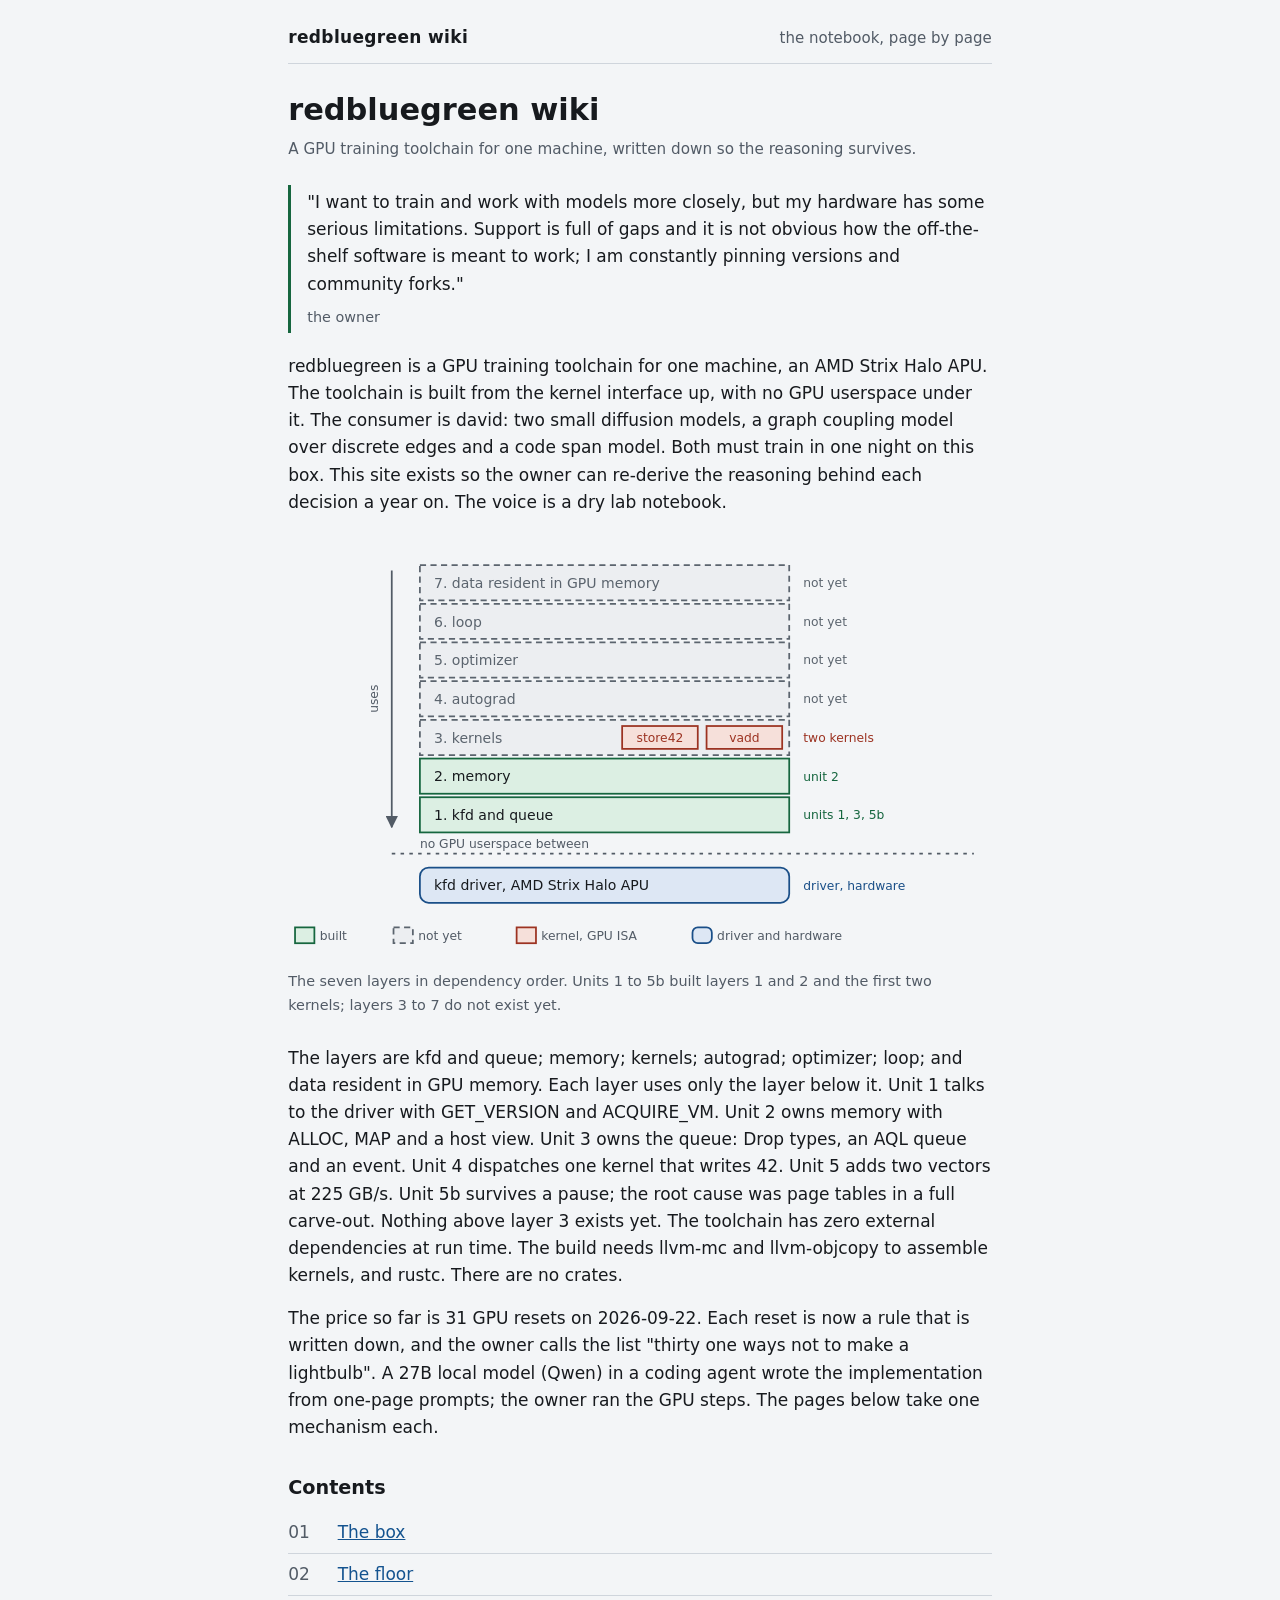
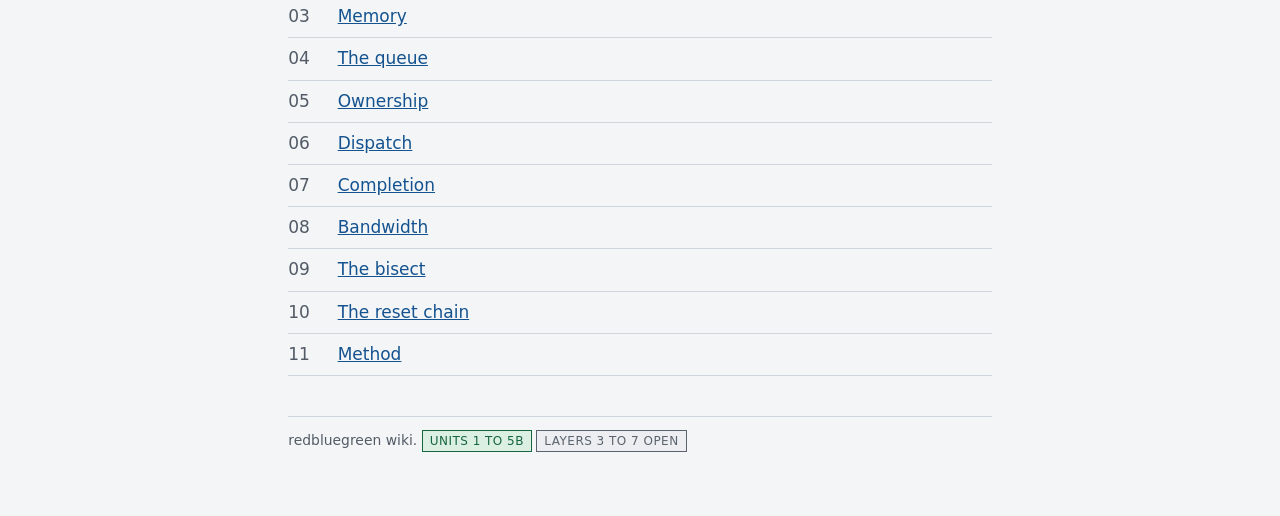
==== docs/index.html @ 43589bf2 "docs(wiki): add the static wiki, rewrite pages 1 to 4 One stylesheet, no build step. Eleven pages un" ====
<!doctype html>
<html lang="en">
<head>
<meta charset="utf-8">
<meta name="viewport" content="width=device-width, initial-scale=1">
<title>redbluegreen wiki</title>
<link rel="stylesheet" href="site.css">
</head>
<body>
<div class="wrap">

<header class="site-head">
  <a class="home" href="index.html">redbluegreen wiki</a>
  <nav class="pager"><span>the notebook, page by page</span></nav>
</header>

<h1>redbluegreen wiki</h1>
<p class="lede">A GPU training toolchain for one machine, written down
so the reasoning survives.</p>

<blockquote>
<p>"I want to train and work with models more closely, but my hardware
has some serious limitations. Support is full of gaps and it is not
obvious how the off-the-shelf software is meant to work; I am
constantly pinning versions and community forks."</p>
<cite>the owner</cite>
</blockquote>

<p>redbluegreen is a GPU training toolchain for one machine, an AMD
Strix Halo APU. The toolchain is built from the kernel interface up,
with no GPU userspace under it. The consumer is david: two small
diffusion models, a graph coupling model over discrete edges and a
code span model. Both must train in one night on this box. This site
exists so the owner can re-derive the reasoning behind each decision a
year on. The voice is a dry lab notebook.</p>

<figure>
<svg viewBox="0 0 800 476" role="img" xmlns="http://www.w3.org/2000/svg"
  aria-label="The seven layers of redbluegreen. Layers 1 and 2 and the first two kernels exist. Layers 3 to 7 do not exist yet.">
  <defs>
    <marker id="arw" viewBox="0 0 10 10" refX="9" refY="5" markerWidth="7" markerHeight="7" orient="auto">
      <path d="M0,0 L10,5 L0,10 z" fill="var(--ink-arrow)"/>
    </marker>
  </defs>

  <!-- dependency arrow: each layer uses only the layer below -->
  <line x1="118" y1="30" x2="118" y2="322" stroke="var(--ink-arrow)" stroke-width="2" marker-end="url(#arw)"/>
  <text x="102" y="176" transform="rotate(-90 102 176)" text-anchor="middle" fill="var(--ink-arrow)" font-size="14">uses</text>

  <!-- layer 7: not yet -->
  <rect x="150" y="24" width="420" height="40" fill="var(--fill-none)" stroke="var(--ink-none)" stroke-width="2" stroke-dasharray="7 5"/>
  <text x="166" y="50" fill="var(--ink-none)" font-size="16">7. data resident in GPU memory</text>
  <text x="586" y="49" fill="var(--ink-none)" font-size="14">not yet</text>

  <!-- layer 6: not yet -->
  <rect x="150" y="68" width="420" height="40" fill="var(--fill-none)" stroke="var(--ink-none)" stroke-width="2" stroke-dasharray="7 5"/>
  <text x="166" y="94" fill="var(--ink-none)" font-size="16">6. loop</text>
  <text x="586" y="93" fill="var(--ink-none)" font-size="14">not yet</text>

  <!-- layer 5: not yet -->
  <rect x="150" y="112" width="420" height="40" fill="var(--fill-none)" stroke="var(--ink-none)" stroke-width="2" stroke-dasharray="7 5"/>
  <text x="166" y="138" fill="var(--ink-none)" font-size="16">5. optimizer</text>
  <text x="586" y="137" fill="var(--ink-none)" font-size="14">not yet</text>

  <!-- layer 4: not yet -->
  <rect x="150" y="156" width="420" height="40" fill="var(--fill-none)" stroke="var(--ink-none)" stroke-width="2" stroke-dasharray="7 5"/>
  <text x="166" y="182" fill="var(--ink-none)" font-size="16">4. autograd</text>
  <text x="586" y="181" fill="var(--ink-none)" font-size="14">not yet</text>

  <!-- layer 3: the layer is open, two kernels inside it exist -->
  <rect x="150" y="200" width="420" height="40" fill="var(--fill-none)" stroke="var(--ink-none)" stroke-width="2" stroke-dasharray="7 5"/>
  <text x="166" y="226" fill="var(--ink-none)" font-size="16">3. kernels</text>
  <rect x="380" y="207" width="86" height="26" fill="var(--fill-kern)" stroke="var(--ink-kern)" stroke-width="2"/>
  <text x="423" y="225" text-anchor="middle" fill="var(--ink-kern)" font-size="14">store42</text>
  <rect x="476" y="207" width="86" height="26" fill="var(--fill-kern)" stroke="var(--ink-kern)" stroke-width="2"/>
  <text x="519" y="225" text-anchor="middle" fill="var(--ink-kern)" font-size="14">vadd</text>
  <text x="586" y="225" fill="var(--ink-kern)" font-size="14">two kernels</text>

  <!-- layer 2: built -->
  <rect x="150" y="244" width="420" height="40" fill="var(--fill-ours)" stroke="var(--ink-ours)" stroke-width="2"/>
  <text x="166" y="270" fill="var(--fg)" font-size="16">2. memory</text>
  <text x="586" y="269" fill="var(--ink-ours)" font-size="14">unit 2</text>

  <!-- layer 1: built -->
  <rect x="150" y="288" width="420" height="40" fill="var(--fill-ours)" stroke="var(--ink-ours)" stroke-width="2"/>
  <text x="166" y="314" fill="var(--fg)" font-size="16">1. kfd and queue</text>
  <text x="586" y="313" fill="var(--ink-ours)" font-size="14">units 1, 3, 5b</text>

  <!-- the boundary the project starts at -->
  <text x="150" y="346" fill="var(--muted)" font-size="14">no GPU userspace between</text>
  <line x1="118" y1="352" x2="780" y2="352" stroke="var(--muted)" stroke-width="2" stroke-dasharray="4 6"/>
  <rect x="150" y="368" width="420" height="40" rx="10" fill="var(--fill-hw)" stroke="var(--ink-hw)" stroke-width="2"/>
  <text x="166" y="394" fill="var(--fg)" font-size="16">kfd driver, AMD Strix Halo APU</text>
  <text x="586" y="393" fill="var(--ink-hw)" font-size="14">driver, hardware</text>

  <!-- legend -->
  <rect x="8" y="436" width="22" height="18" fill="var(--fill-ours)" stroke="var(--ink-ours)" stroke-width="2"/>
  <text x="36" y="450" fill="var(--muted)" font-size="14">built</text>
  <rect x="120" y="436" width="22" height="18" fill="var(--fill-none)" stroke="var(--ink-none)" stroke-width="2" stroke-dasharray="7 5"/>
  <text x="148" y="450" fill="var(--muted)" font-size="14">not yet</text>
  <rect x="260" y="436" width="22" height="18" fill="var(--fill-kern)" stroke="var(--ink-kern)" stroke-width="2"/>
  <text x="288" y="450" fill="var(--muted)" font-size="14">kernel, GPU ISA</text>
  <rect x="460" y="436" width="22" height="18" rx="6" fill="var(--fill-hw)" stroke="var(--ink-hw)" stroke-width="2"/>
  <text x="488" y="450" fill="var(--muted)" font-size="14">driver and hardware</text>
</svg>
<figcaption>The seven layers in dependency order. Units 1 to 5b built
layers 1 and 2 and the first two kernels; layers 3 to 7 do not exist
yet.</figcaption>
</figure>

<p>The layers are kfd and queue; memory; kernels; autograd; optimizer;
loop; and data resident in GPU memory. Each layer uses only the layer
below it. Unit 1 talks to the driver with GET_VERSION and ACQUIRE_VM.
Unit 2 owns memory with ALLOC, MAP and a host view. Unit 3 owns the
queue: Drop types, an AQL queue and an event. Unit 4 dispatches
one kernel that writes 42. Unit 5 adds two vectors at
225 GB/s. Unit 5b survives a pause; the root cause was page tables in
a full carve-out. Nothing above layer 3 exists yet. The toolchain has
zero external dependencies at run time. The build needs llvm-mc and
llvm-objcopy to assemble kernels, and rustc. There are no crates.</p>

<p>The price so far is 31 GPU resets on 2026-09-22. Each reset is now
a rule that is written down, and the owner calls the list "thirty one
ways not to make a lightbulb". A 27B local model (Qwen) in a coding
agent wrote the implementation from one-page prompts; the owner ran
the GPU steps. The pages below take one mechanism each.</p>

<h2>Contents</h2>
<ol class="toc">
  <li><span class="n">01</span><a href="w/01-box.html">The box</a></li>
  <li><span class="n">02</span><a href="w/02-floor.html">The floor</a></li>
  <li><span class="n">03</span><a href="w/03-memory.html">Memory</a></li>
  <li><span class="n">04</span><a href="w/04-queue.html">The queue</a></li>
  <li><span class="n">05</span><a href="w/05-ownership.html">Ownership</a></li>
  <li><span class="n">06</span><a href="w/06-dispatch.html">Dispatch</a></li>
  <li><span class="n">07</span><a href="w/07-completion.html">Completion</a></li>
  <li><span class="n">08</span><a href="w/08-bandwidth.html">Bandwidth</a></li>
  <li><span class="n">09</span><a href="w/09-bisect.html">The bisect</a></li>
  <li><span class="n">10</span><a href="w/10-reset.html">The reset chain</a></li>
  <li><span class="n">11</span><a href="w/11-method.html">Method</a></li>
</ol>

<footer class="site-foot">
<p>redbluegreen wiki. <span class="badge">units 1 to 5b</span>
<span class="badge none">layers 3 to 7 open</span></p>
</footer>

</div>
</body>
</html>
---- docs/site.css ----
/* redbluegreen wiki. One stylesheet, no build step, no web fonts. */

/* ---- tokens: light is the base, every token is declared here ---- */
:root {
  color-scheme: light dark;

  --bg:        #f3f5f7;
  --surface:   #ffffff;
  --fg:        #171a1e;
  --muted:     #525b66;
  --rule:      #cfd5dc;
  --link:      #14538f;
  --link-hover:#0d3a66;

  /* diagram ink and fills: green = our code, blue = driver and
     hardware, red = kernel (GPU ISA), grey = not yet */
  --ink-ours:  #16663f;
  --fill-ours: #dcefe3;
  --ink-hw:    #1a4f88;
  --fill-hw:   #dde7f4;
  --ink-kern:  #9c3322;
  --fill-kern: #f6e0da;
  --ink-none:  #5b646e;
  --fill-none: #eceef1;
  --ink-arrow: #525b66;

  --gutter: 16px;
  --measure: 68ch;
}

@media (prefers-color-scheme: dark) {
  :root:not([data-theme="light"]) {
    --bg:        #101316;
    --surface:   #181c21;
    --fg:        #e6eaef;
    --muted:     #a6b0bc;
    --rule:      #2b323a;
    --link:      #8bb8ee;
    --link-hover:#b3d2f7;

    --ink-ours:  #5cc78e;
    --fill-ours: #143224;
    --ink-hw:    #7cb0ef;
    --fill-hw:   #16283e;
    --ink-kern:  #ef8a72;
    --fill-kern: #3a221c;
    --ink-none:  #8b95a1;
    --fill-none: #1d2228;
    --ink-arrow: #a6b0bc;
  }
}

:root[data-theme="dark"] {
  --bg:        #101316;
  --surface:   #181c21;
  --fg:        #e6eaef;
  --muted:     #a6b0bc;
  --rule:      #2b323a;
  --link:      #8bb8ee;
  --link-hover:#b3d2f7;

  --ink-ours:  #5cc78e;
  --fill-ours: #143224;
  --ink-hw:    #7cb0ef;
  --fill-hw:   #16283e;
  --ink-kern:  #ef8a72;
  --fill-kern: #3a221c;
  --ink-none:  #8b95a1;
  --fill-none: #1d2228;
  --ink-arrow: #a6b0bc;
}

/* ---- page ---- */
* { box-sizing: border-box; }

html { -webkit-text-size-adjust: 100%; }

body {
  margin: 0;
  background: var(--bg);
  color: var(--fg);
  font-family: ui-sans-serif, system-ui, -apple-system, "Segoe UI",
    Roboto, "Helvetica Neue", Arial, sans-serif;
  font-size: 17px;
  line-height: 1.6;
  overflow-wrap: break-word;
}

.wrap {
  max-width: var(--measure);
  margin: 0 auto;
  padding-inline: var(--gutter);
  padding-block: 24px 48px;
}

/* ---- header and nav ---- */
.site-head {
  display: flex;
  flex-wrap: wrap;
  gap: 8px 16px;
  align-items: baseline;
  justify-content: space-between;
  border-bottom: 1px solid var(--rule);
  padding-bottom: 12px;
  margin-bottom: 28px;
}

.site-head a.home {
  font-weight: 600;
  letter-spacing: 0.02em;
  text-decoration: none;
  color: var(--fg);
}

.site-head a.home:hover { color: var(--link-hover); }

.pager {
  display: flex;
  gap: 16px;
  font-size: 15px;
  color: var(--muted);
}

/* ---- type ---- */
h1 {
  font-size: 1.9rem;
  line-height: 1.2;
  margin: 0 0 8px;
  text-wrap: balance;
}

h2 {
  font-size: 1.2rem;
  margin: 32px 0 8px;
  text-wrap: balance;
}

p { margin: 0 0 16px; }

a { color: var(--link); }
a:hover { color: var(--link-hover); }
a:focus-visible,
.site-head a:focus-visible {
  outline: 2px solid var(--link);
  outline-offset: 2px;
}

.lede { color: var(--muted); font-size: 0.95rem; margin-bottom: 24px; }

blockquote {
  margin: 0 0 20px;
  padding: 4px 0 4px 16px;
  border-left: 3px solid var(--ink-ours);
  color: var(--fg);
}

blockquote p:last-of-type { margin-bottom: 8px; }

blockquote cite {
  display: block;
  font-style: normal;
  font-size: 0.9rem;
  color: var(--muted);
}

code, pre {
  font-family: ui-monospace, "SFMono-Regular", Menlo, Consolas,
    "Liberation Mono", monospace;
  font-size: 0.92em;
}

pre {
  background: var(--surface);
  border: 1px solid var(--rule);
  padding: 12px;
  overflow-x: auto;
}

/* ---- unit badge ---- */
.badge {
  display: inline-block;
  font-size: 12px;
  line-height: 1.5;
  letter-spacing: 0.04em;
  text-transform: uppercase;
  padding: 1px 7px;
  border: 1px solid var(--ink-ours);
  color: var(--ink-ours);
  background: var(--fill-ours);
  white-space: nowrap;
}

.badge.none {
  border-color: var(--ink-none);
  color: var(--ink-none);
  background: var(--fill-none);
}

/* ---- diagrams ---- */
figure {
  margin: 28px 0;
}

figure svg {
  display: block;
  width: 100%;
  height: auto;
  max-width: 100%;
}

figcaption {
  margin-top: 8px;
  font-size: 0.9rem;
  color: var(--muted);
}

/* ---- tables ---- */
.table-scroll { overflow-x: auto; }

table {
  border-collapse: collapse;
  width: 100%;
  font-size: 0.95rem;
  font-variant-numeric: tabular-nums;
}

th, td {
  border-bottom: 1px solid var(--rule);
  padding: 7px 12px 7px 0;
  text-align: left;
  vertical-align: top;
}

th { font-weight: 600; color: var(--muted); }

/* ---- contents list ---- */
.toc { list-style: none; margin: 0; padding: 0; }

.toc li {
  display: flex;
  gap: 12px;
  align-items: baseline;
  border-bottom: 1px solid var(--rule);
  padding: 7px 0;
}

.toc .n {
  color: var(--muted);
  font-variant-numeric: tabular-nums;
  min-width: 2.2em;
}

/* ---- sources ---- */
.sources { font-size: 0.93rem; color: var(--muted); }
.sources li { margin-bottom: 4px; }

/* ---- footer ---- */
footer.site-foot {
  margin-top: 40px;
  padding-top: 12px;
  border-top: 1px solid var(--rule);
  font-size: 0.87rem;
  color: var(--muted);
}

@media (prefers-reduced-motion: reduce) {
  * { animation: none !important; transition: none !important; }
}

/* ---- terms with a hover tooltip: <abbr title="..."> ---- */
abbr[title] {
  text-decoration: underline dotted;
  text-underline-offset: 2px;
  cursor: help;
}
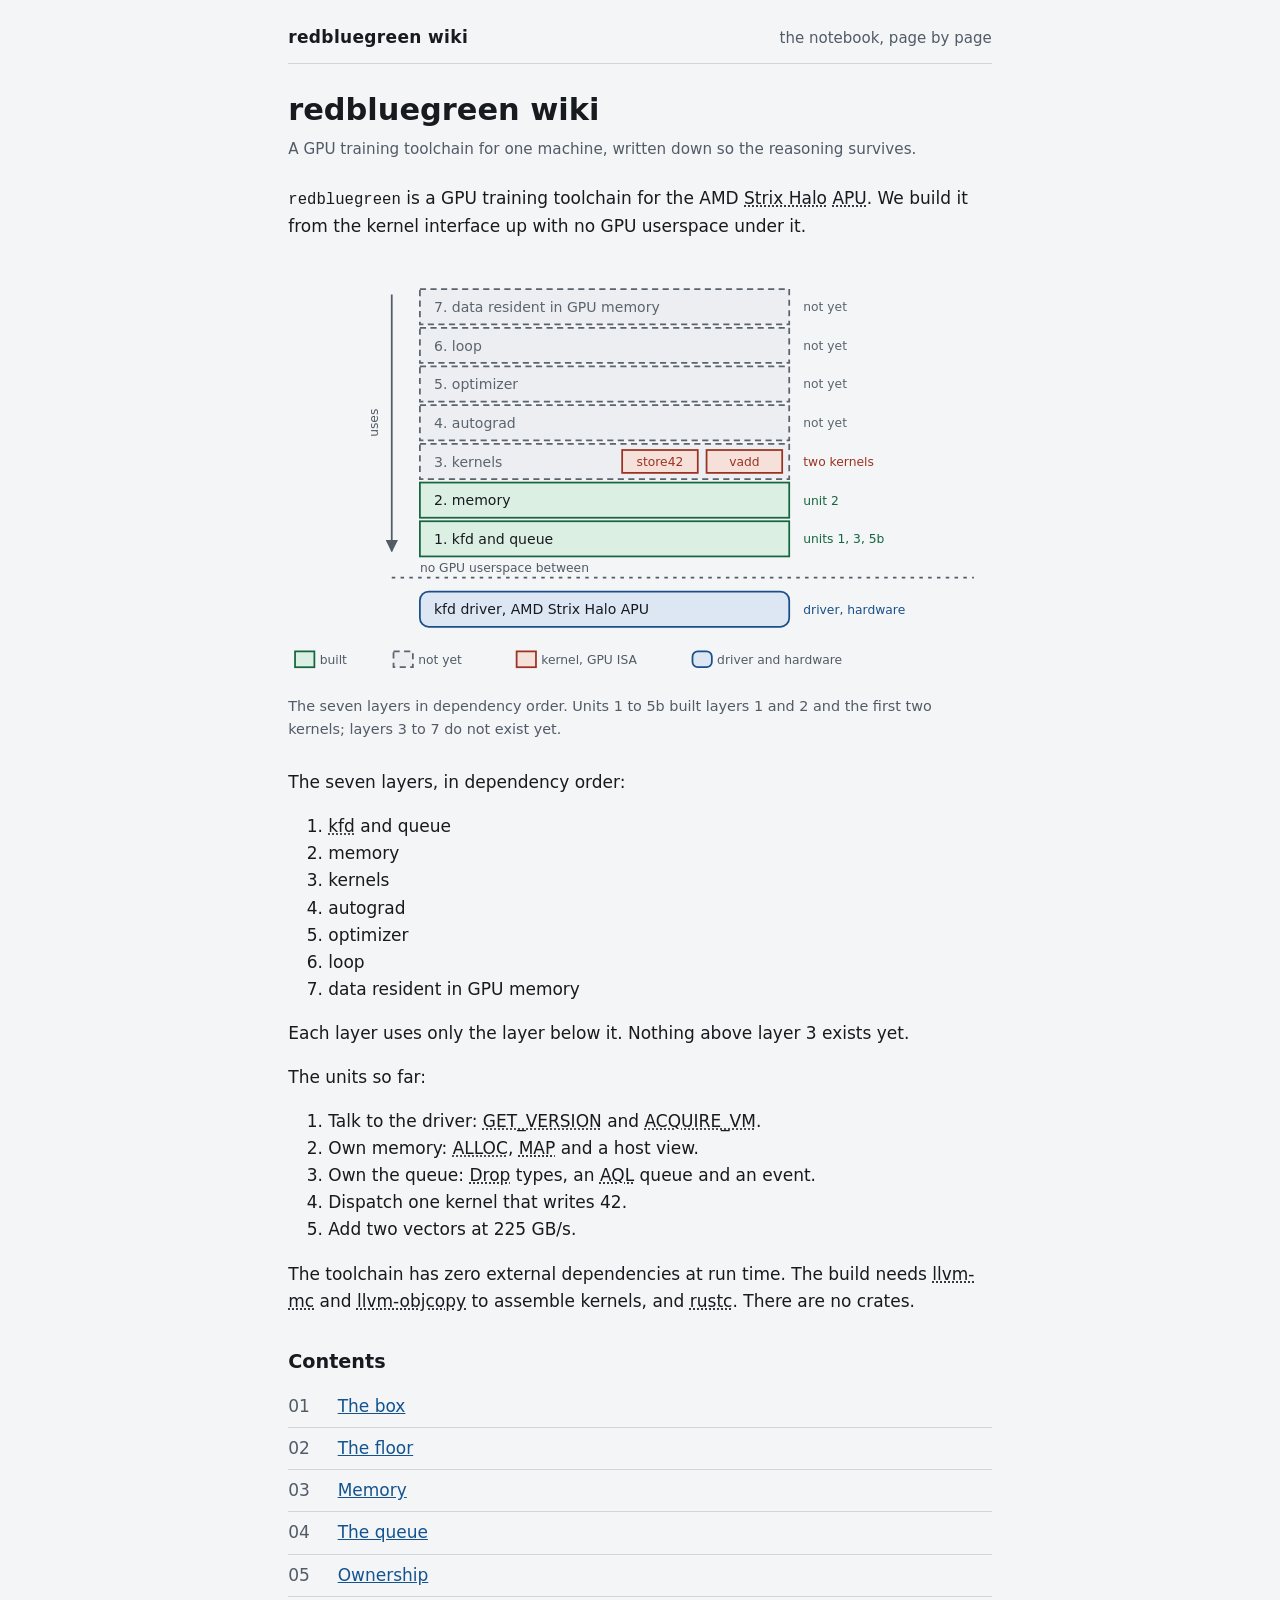
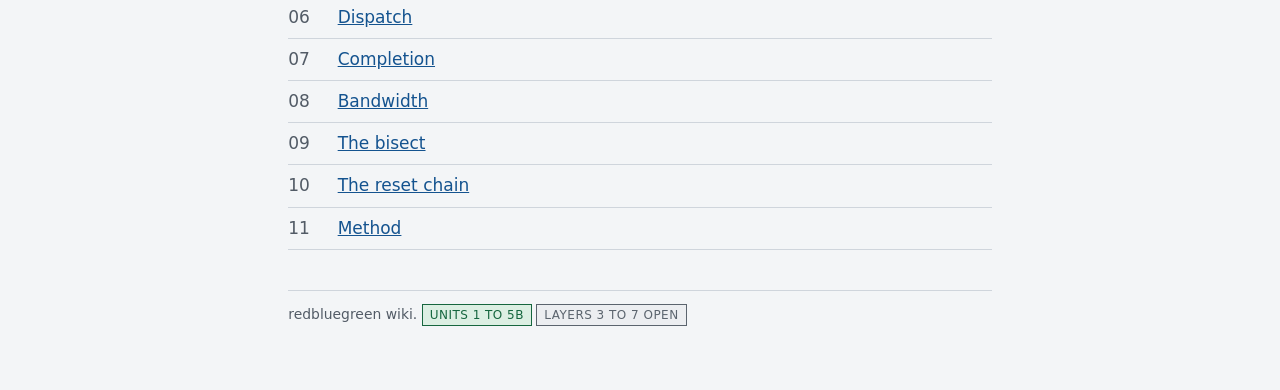
==== commit 057e1bbc: "docs(wiki): rewrite pages 5 to 11 and the index Short paragraphs and numbered lists, abbr tooltips o" ====
--- a/docs/index.html
+++ b/docs/index.html
@@ -18,21 +18,12 @@
 <p class="lede">A GPU training toolchain for one machine, written down
 so the reasoning survives.</p>
 
-<blockquote>
-<p>"I want to train and work with models more closely, but my hardware
-has some serious limitations. Support is full of gaps and it is not
-obvious how the off-the-shelf software is meant to work; I am
-constantly pinning versions and community forks."</p>
-<cite>the owner</cite>
-</blockquote>
-
-<p>redbluegreen is a GPU training toolchain for one machine, an AMD
-Strix Halo APU. The toolchain is built from the kernel interface up,
-with no GPU userspace under it. The consumer is david: two small
-diffusion models, a graph coupling model over discrete edges and a
-code span model. Both must train in one night on this box. This site
-exists so the owner can re-derive the reasoning behind each decision a
-year on. The voice is a dry lab notebook.</p>
+<p><code>redbluegreen</code> is a GPU training toolchain for the AMD
+<abbr title="the code name of this chip family: a Ryzen AI MAX CPU
+and a Radeon 8060S GPU on one part">Strix Halo</abbr> <abbr
+title="accelerated processing unit: a CPU and a GPU on one
+chip">APU</abbr>. We build it from the kernel interface up with no
+GPU userspace under it.</p>
 
 <figure>
 <svg viewBox="0 0 800 476" role="img" xmlns="http://www.w3.org/2000/svg"
@@ -108,22 +99,47 @@
 yet.</figcaption>
 </figure>
 
-<p>The layers are kfd and queue; memory; kernels; autograd; optimizer;
-loop; and data resident in GPU memory. Each layer uses only the layer
-below it. Unit 1 talks to the driver with GET_VERSION and ACQUIRE_VM.
-Unit 2 owns memory with ALLOC, MAP and a host view. Unit 3 owns the
-queue: Drop types, an AQL queue and an event. Unit 4 dispatches
-one kernel that writes 42. Unit 5 adds two vectors at
-225 GB/s. Unit 5b survives a pause; the root cause was page tables in
-a full carve-out. Nothing above layer 3 exists yet. The toolchain has
-zero external dependencies at run time. The build needs llvm-mc and
-llvm-objcopy to assemble kernels, and rustc. There are no crates.</p>
+<p>The seven layers, in dependency order:</p>
 
-<p>The price so far is 31 GPU resets on 2026-09-22. Each reset is now
-a rule that is written down, and the owner calls the list "thirty one
-ways not to make a lightbulb". A 27B local model (Qwen) in a coding
-agent wrote the implementation from one-page prompts; the owner ran
-the GPU steps. The pages below take one mechanism each.</p>
+<ol>
+  <li><abbr title="kernel fusion driver: the AMD kernel driver for
+  compute, at /dev/kfd">kfd</abbr> and queue</li>
+  <li>memory</li>
+  <li>kernels</li>
+  <li>autograd</li>
+  <li>optimizer</li>
+  <li>loop</li>
+  <li>data resident in GPU memory</li>
+</ol>
+
+<p>Each layer uses only the layer below it. Nothing above layer 3
+exists yet.</p>
+
+<p>The units so far:</p>
+
+<ol>
+  <li>Talk to the driver: <abbr title="the kfd ioctl that returns
+  the driver interface version">GET_VERSION</abbr> and <abbr
+  title="the kfd ioctl that binds a GPU address space to this
+  process">ACQUIRE_VM</abbr>.</li>
+  <li>Own memory: <abbr title="ALLOC_MEMORY_OF_GPU, the kfd ioctl
+  that makes one GPU allocation">ALLOC</abbr>, <abbr
+  title="MAP_MEMORY_TO_GPU, the kfd ioctl that maps one allocation
+  on a set of GPUs">MAP</abbr> and a host view.</li>
+  <li>Own the queue: <abbr title="the Rust destructor: the method
+  that runs when a value goes out of scope">Drop</abbr> types, an
+  <abbr title="architected queuing language: the 64 byte packet
+  format the GPU command processor reads">AQL</abbr> queue and an
+  event.</li>
+  <li>Dispatch one kernel that writes 42.</li>
+  <li>Add two vectors at 225 GB/s.</li>
+</ol>
+
+<p>The toolchain has zero external dependencies at run time. The
+build needs <abbr title="the LLVM assembler">llvm-mc</abbr> and
+<abbr title="the LLVM tool that copies sections out of an object
+file">llvm-objcopy</abbr> to assemble kernels, and <abbr title="the
+Rust compiler">rustc</abbr>. There are no crates.</p>
 
 <h2>Contents</h2>
 <ol class="toc">
@@ -133,10 +149,12 @@
   <li><span class="n">04</span><a href="w/04-queue.html">The queue</a></li>
   <li><span class="n">05</span><a href="w/05-ownership.html">Ownership</a></li>
   <li><span class="n">06</span><a href="w/06-dispatch.html">Dispatch</a></li>
-  <li><span class="n">07</span><a href="w/07-completion.html">Completion</a></li>
+  <li><span class="n">07</span>
+  <a href="w/07-completion.html">Completion</a></li>
   <li><span class="n">08</span><a href="w/08-bandwidth.html">Bandwidth</a></li>
   <li><span class="n">09</span><a href="w/09-bisect.html">The bisect</a></li>
-  <li><span class="n">10</span><a href="w/10-reset.html">The reset chain</a></li>
+  <li><span class="n">10</span>
+  <a href="w/10-reset.html">The reset chain</a></li>
   <li><span class="n">11</span><a href="w/11-method.html">Method</a></li>
 </ol>
 
